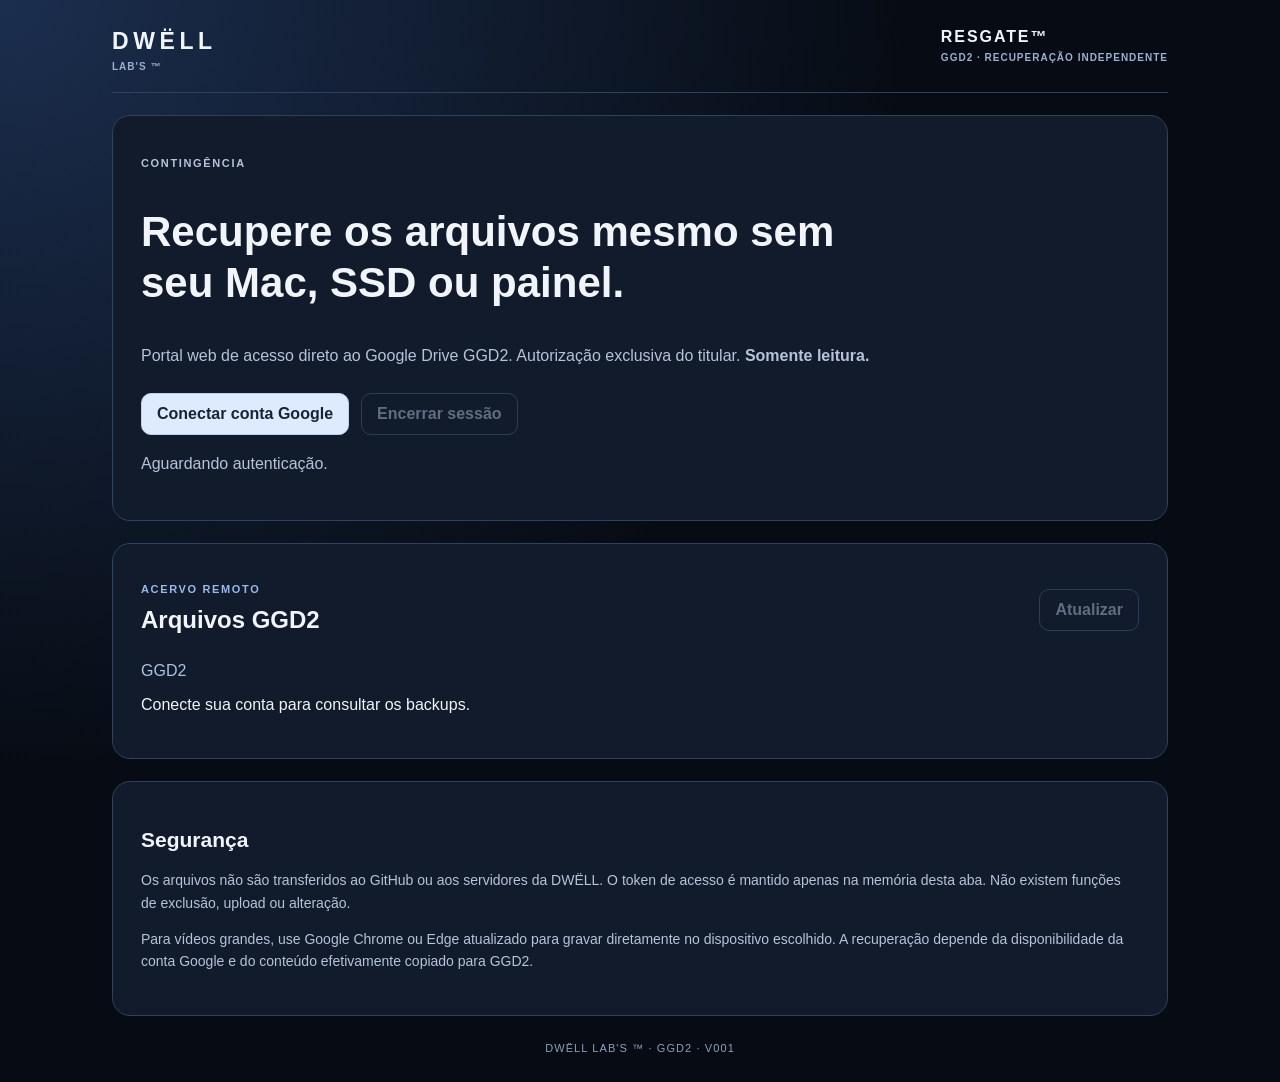
==== index.html @ 286bea5b "feat: independent GGD2 read-only web rescue portal" ====
<!doctype html><html lang="pt-BR"><head><meta charset="utf-8"><meta name="viewport" content="width=device-width,initial-scale=1"><meta name="referrer" content="no-referrer"><title>DWËLL RESGATE™ | GGD2</title><link rel="stylesheet" href="style.css"><script src="https://accounts.google.com/gsi/client" async defer></script><script src="app.js" defer></script></head><body><div class="shell"><header><div class="brand">DWËLL <small>LAB'S ™</small></div><div>RESGATE™ <small>GGD2 · RECUPERAÇÃO INDEPENDENTE</small></div></header><main><section class="hero"><p class="eyebrow">CONTINGÊNCIA</p><h1>Recupere os arquivos mesmo sem seu Mac, SSD ou painel.</h1><p>Portal web de acesso direto ao Google Drive GGD2. Autorização exclusiva do titular. <strong>Somente leitura.</strong></p><div class="actions"><button id="login">Conectar conta Google</button><button id="logout" class="secondary" disabled>Encerrar sessão</button></div><p id="status" role="status" aria-live="polite">Aguardando autenticação.</p></section><section class="browser"><div class="heading"><div><p class="eyebrow">ACERVO REMOTO</p><h2>Arquivos GGD2</h2></div><button id="refresh" class="secondary" disabled>Atualizar</button></div><nav id="crumbs" aria-label="Caminho">GGD2</nav><div id="files"><p>Conecte sua conta para consultar os backups.</p></div></section><section class="notes"><h2>Segurança</h2><p>Os arquivos não são transferidos ao GitHub ou aos servidores da DWËLL. O token de acesso é mantido apenas na memória desta aba. Não existem funções de exclusão, upload ou alteração.</p><p>Para vídeos grandes, use Google Chrome ou Edge atualizado para gravar diretamente no dispositivo escolhido. A recuperação depende da disponibilidade da conta Google e do conteúdo efetivamente copiado para GGD2.</p></section></main><footer>DWËLL LAB'S ™ · GGD2 · V001</footer></div></body></html>
---- style.css ----
*{box-sizing:border-box}html{font-family:-apple-system,BlinkMacSystemFont,"Segoe UI",sans-serif;background:#070c14;color:#f1f5fa}body{margin:0;background:radial-gradient(ellipse at top left,#1b2e4e,transparent 50%),#070c14}.shell{max-width:1100px;margin:auto;padding:28px 22px}header{display:flex;justify-content:space-between;gap:20px;border-bottom:1px solid #30415c;padding-bottom:20px;font-weight:750;letter-spacing:.12em}header small{display:block;color:#9ab0ce;letter-spacing:.1em;font-size:10px;margin-top:6px}.brand{font-size:23px;letter-spacing:.2em}.hero,.browser,.notes{background:#111b2c;border:1px solid #30415c;border-radius:18px;padding:28px;margin-top:22px}.eyebrow{font-size:11px;font-weight:750;letter-spacing:.15em;color:#9bb9e9}.hero h1{font-size:clamp(26px,4vw,42px);max-width:760px;line-height:1.2}.hero p,.notes p{color:#b6c3d8;line-height:1.6}.actions{display:flex;gap:12px;flex-wrap:wrap;margin-top:24px}button{font:inherit;border:1px solid #c1d0ed;color:#16243a;background:#deebff;border-radius:10px;padding:11px 15px;font-weight:650;cursor:pointer}button.secondary{background:transparent;color:#d6e6fc;border-color:#587094}button:disabled{opacity:.4;cursor:not-allowed}button:focus-visible{outline:3px solid #83baff;outline-offset:2px}.heading{display:flex;justify-content:space-between;align-items:center}.heading h2{margin:8px 0 14px}.browser nav{display:flex;flex-wrap:wrap;gap:8px;margin:14px 0;color:#abc1e0}.browser nav button{padding:5px 9px;background:transparent;color:#a7c8fb}.entry{display:grid;grid-template-columns:25px minmax(0,1fr) auto;align-items:center;gap:14px;padding:13px 14px;border:1px solid #394c6a;border-radius:10px;background:#18263d;margin-top:8px}.entry span.name{display:block;font-weight:650;overflow-wrap:anywhere}.entry span.meta{display:block;color:#9cb2d0;font-size:12px;margin-top:5px}.entry button{font-size:12px;padding:7px 12px}.error{color:#ffb3a9!important}.ok{color:#a6efcf!important}.notes{font-size:14px}footer{text-align:center;color:#8da0bd;font-size:11px;letter-spacing:.1em;margin-top:26px}@media(max-width:620px){header{display:block}.hero,.browser,.notes{padding:17px}.entry{grid-template-columns:24px minmax(0,1fr)}.entry button{grid-column:2;justify-self:start}}
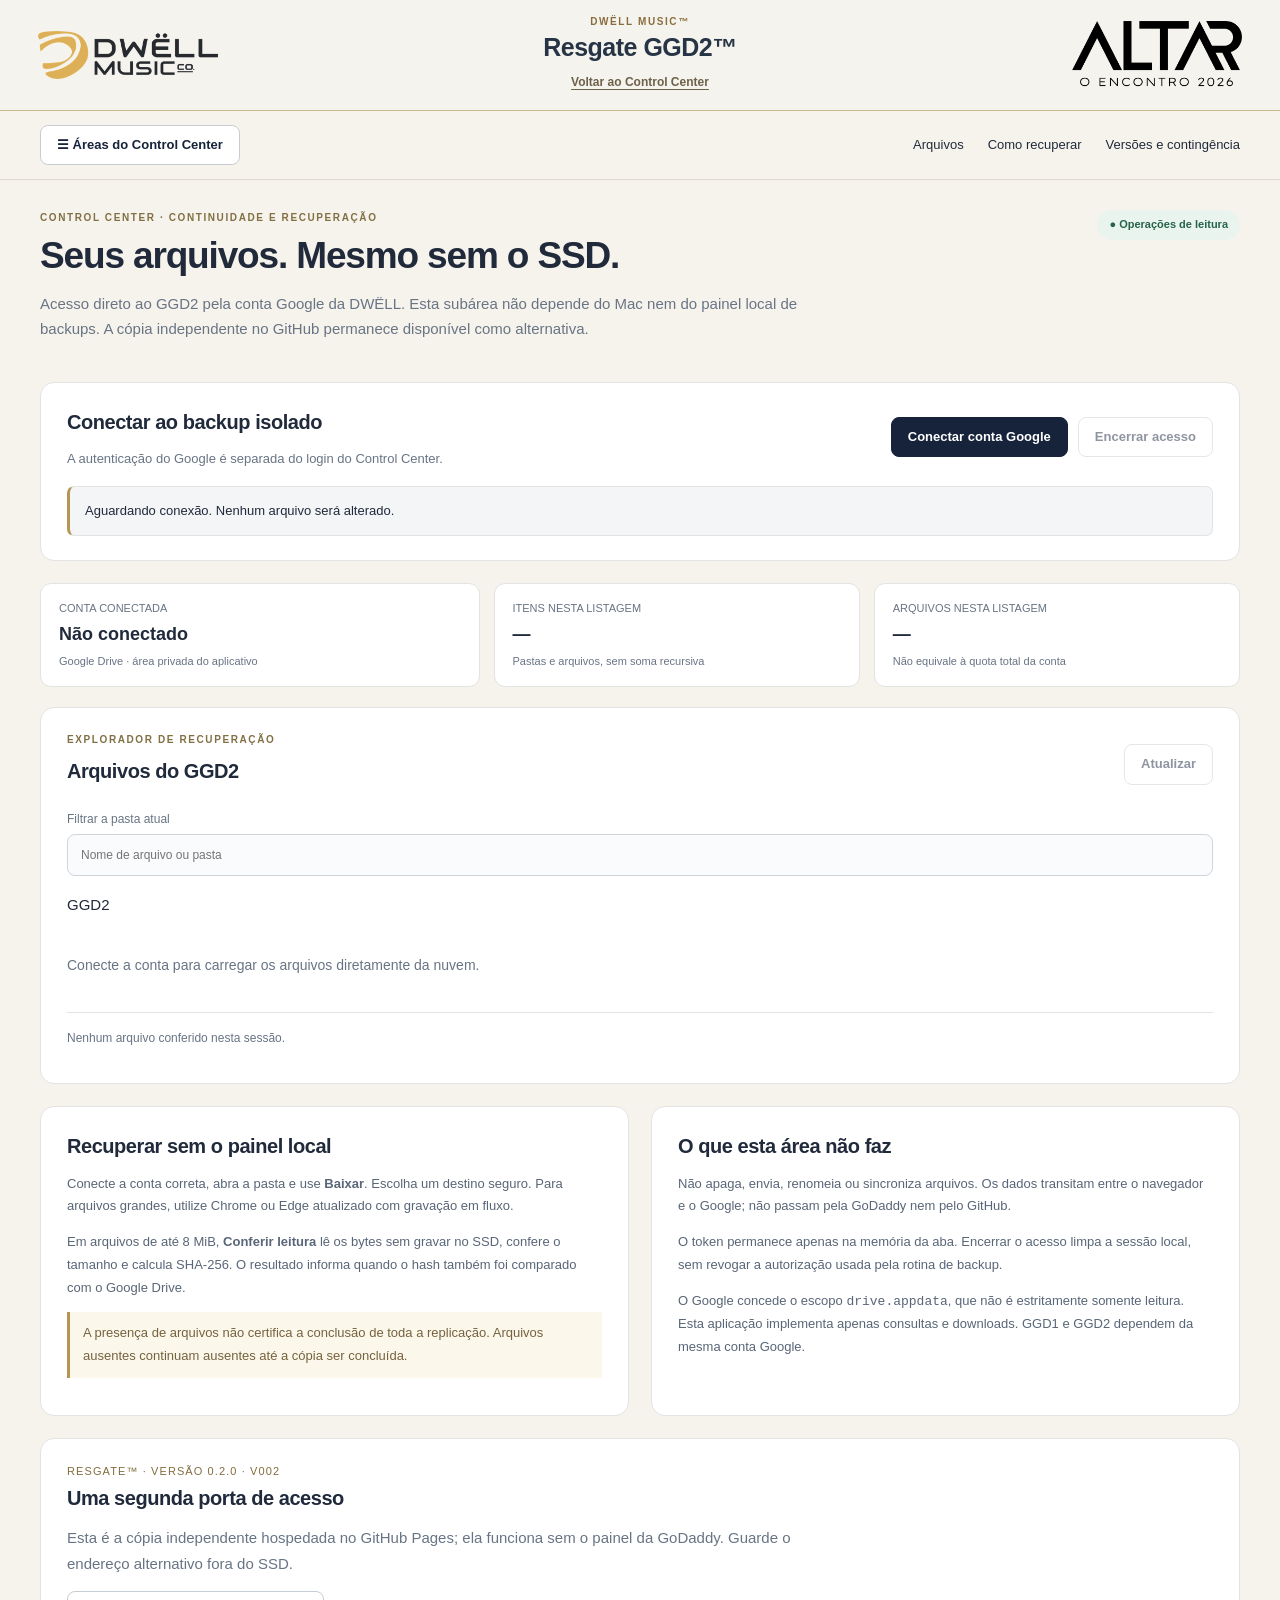
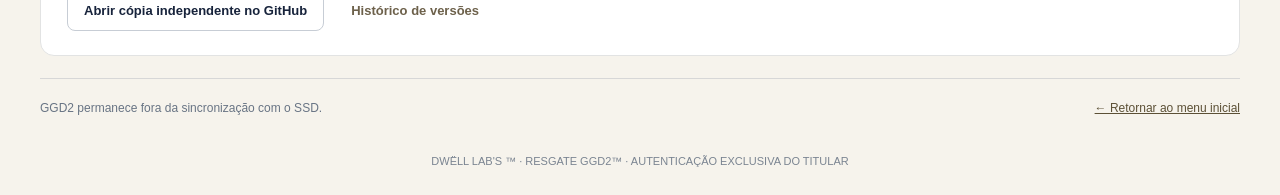
==== commit 7c545571: "feat: Resgate GGD2 v0.2.0 with Control Center integration and independent recovery" ====
--- a/index.html
+++ b/index.html
@@ -1 +1,30 @@
-<!doctype html><html lang="pt-BR"><head><meta charset="utf-8"><meta name="viewport" content="width=device-width,initial-scale=1"><meta name="referrer" content="no-referrer"><title>DWËLL RESGATE™ | GGD2</title><link rel="stylesheet" href="style.css"><script src="https://accounts.google.com/gsi/client" async defer></script><script src="app.js" defer></script></head><body><div class="shell"><header><div class="brand">DWËLL <small>LAB'S ™</small></div><div>RESGATE™ <small>GGD2 · RECUPERAÇÃO INDEPENDENTE</small></div></header><main><section class="hero"><p class="eyebrow">CONTINGÊNCIA</p><h1>Recupere os arquivos mesmo sem seu Mac, SSD ou painel.</h1><p>Portal web de acesso direto ao Google Drive GGD2. Autorização exclusiva do titular. <strong>Somente leitura.</strong></p><div class="actions"><button id="login">Conectar conta Google</button><button id="logout" class="secondary" disabled>Encerrar sessão</button></div><p id="status" role="status" aria-live="polite">Aguardando autenticação.</p></section><section class="browser"><div class="heading"><div><p class="eyebrow">ACERVO REMOTO</p><h2>Arquivos GGD2</h2></div><button id="refresh" class="secondary" disabled>Atualizar</button></div><nav id="crumbs" aria-label="Caminho">GGD2</nav><div id="files"><p>Conecte sua conta para consultar os backups.</p></div></section><section class="notes"><h2>Segurança</h2><p>Os arquivos não são transferidos ao GitHub ou aos servidores da DWËLL. O token de acesso é mantido apenas na memória desta aba. Não existem funções de exclusão, upload ou alteração.</p><p>Para vídeos grandes, use Google Chrome ou Edge atualizado para gravar diretamente no dispositivo escolhido. A recuperação depende da disponibilidade da conta Google e do conteúdo efetivamente copiado para GGD2.</p></section></main><footer>DWËLL LAB'S ™ · GGD2 · V001</footer></div></body></html>+<!doctype html><html lang="pt-BR"><head>
+<meta charset="utf-8"><meta name="viewport" content="width=device-width,initial-scale=1,viewport-fit=cover">
+<meta name="robots" content="noindex,nofollow,noarchive"><meta name="theme-color" content="#17233b"><meta name="referrer" content="no-referrer">
+<title>DWËLL • Resgate GGD2™ | Control Center</title>
+<link rel="stylesheet" href="assets/dwell-shell-v017.css">
+<link rel="stylesheet" href="assets/ggd2-resgate-v002.css" integrity="sha256-NUnoIng2vbEpZ8kCnt75J6msbbvHPPlaG81nFMY98cQ=">
+<script src="https://accounts.google.com/gsi/client" async defer></script>
+<script src="assets/ggd2-resgate-v002.js" integrity="sha256-zqb4F4Gvru4+jQ6Q/Kn6wDdPkUbhjF7Vn8Qla3zR6Cw=" defer></script>
+</head><body class="ggd-page" data-version="0.2.0">
+<header class="topbar dw-shell-outer-v017"><div class="topbar-inner dw-shell-header-v017">
+<a class="dw-shell-logo-v017" href="https://dwell.music/whatsapp-webhook/monitor/" aria-label="Voltar ao Control Center"><img src="assets/logo-dwell.png" alt="DWËLL MUSIC™"></a>
+<div class="dw-shell-heading-v017"><span class="dw-shell-mark-v017">DWËLL MUSIC™</span><strong>Resgate GGD2™</strong><a class="dw-shell-return-v017" href="https://dwell.music/whatsapp-webhook/monitor/">Voltar ao Control Center</a></div>
+<img class="dw-shell-altar-v017" src="assets/logo-altar.png" alt="ALTAR — O ENCONTRO®"></div></header>
+<div class="ggd-toolbar"><div class="ggd-menu"><button class="ggd-button ggd-secondary" id="ggd-menu-button" aria-expanded="false" aria-controls="ggd-area-menu">☰ Áreas do Control Center</button>
+<nav class="ggd-menu-list" id="ggd-area-menu" aria-label="Navegação transversal" hidden>
+<a href="https://dwell.music/whatsapp-webhook/monitor/">Início · Control Center</a><a href="https://dwell.music/whatsapp-webhook/monitor/whatsapp">Atendimento</a><a href="https://dwell.music/whatsapp-webhook/monitor/igclean">Clean Followers</a><a href="https://dwell.music/whatsapp-webhook/monitor/tiktok">TikTok Publisher™</a><a href="https://dwell.music/whatsapp-webhook/monitor/quota">Consumos IA · QUOTA™</a><a href="#arquivos" aria-current="page">Resgate GGD2™</a></nav></div>
+<nav class="ggd-tabs" aria-label="Seções do Resgate"><a href="#arquivos">Arquivos</a><a href="#recuperacao">Como recuperar</a><a href="#versoes">Versões e contingência</a></nav></div>
+<main class="ggd-main">
+<section class="ggd-hero"><div><span class="ggd-eyebrow">CONTROL CENTER · CONTINUIDADE E RECUPERAÇÃO</span><h1>Seus arquivos. Mesmo sem o SSD.</h1><p class="ggd-lede">Acesso direto ao GGD2 pela conta Google da DWËLL. Esta subárea não depende do Mac nem do painel local de backups. A cópia independente no GitHub permanece disponível como alternativa.</p></div><span class="ggd-pill">● Operações de leitura</span></section>
+<section class="ggd-card" aria-label="Autenticação Google"><div class="ggd-auth-row"><div><h2>Conectar ao backup isolado</h2><p>A autenticação do Google é separada do login do Control Center.</p></div><div class="ggd-actions"><button id="ggd-connect" class="ggd-button">Conectar conta Google</button><button id="ggd-exit" class="ggd-button ggd-secondary" disabled>Encerrar acesso</button></div></div><p id="ggd-status" class="ggd-status" role="status" aria-live="polite">Aguardando conexão. Nenhum arquivo será alterado.</p></section>
+<div class="ggd-metrics"><div class="ggd-metric"><small>CONTA CONECTADA</small><strong id="ggd-account">Não conectado</strong><small>Google Drive · área privada do aplicativo</small></div><div class="ggd-metric"><small>ITENS NESTA LISTAGEM</small><strong id="ggd-count">—</strong><small>Pastas e arquivos, sem soma recursiva</small></div><div class="ggd-metric"><small>ARQUIVOS NESTA LISTAGEM</small><strong id="ggd-bytes">—</strong><small>Não equivale à quota total da conta</small></div></div>
+<section class="ggd-card" id="arquivos"><div class="ggd-card-heading"><div><span class="ggd-eyebrow">EXPLORADOR DE RECUPERAÇÃO</span><h2>Arquivos do GGD2</h2></div><button id="ggd-refresh" class="ggd-button ggd-secondary" disabled>Atualizar</button></div>
+<label class="ggd-search">Filtrar a pasta atual<input id="ggd-search" type="search" placeholder="Nome de arquivo ou pasta" autocomplete="off" disabled></label>
+<nav id="ggd-crumbs" class="ggd-crumbs" aria-label="Caminho do backup">GGD2</nav><div id="ggd-files"><p class="ggd-empty">Conecte a conta para carregar os arquivos diretamente da nuvem.</p></div>
+<p class="ggd-check" id="ggd-check" aria-live="polite">Nenhum arquivo conferido nesta sessão.</p></section>
+<div class="ggd-notes" id="recuperacao"><section class="ggd-card"><h2>Recuperar sem o painel local</h2><p>Conecte a conta correta, abra a pasta e use <strong>Baixar</strong>. Escolha um destino seguro. Para arquivos grandes, utilize Chrome ou Edge atualizado com gravação em fluxo.</p><p>Em arquivos de até 8 MiB, <strong>Conferir leitura</strong> lê os bytes sem gravar no SSD, confere o tamanho e calcula SHA-256. O resultado informa quando o hash também foi comparado com o Google Drive.</p><p class="ggd-note">A presença de arquivos não certifica a conclusão de toda a replicação. Arquivos ausentes continuam ausentes até a cópia ser concluída.</p></section>
+<section class="ggd-card"><h2>O que esta área não faz</h2><p>Não apaga, envia, renomeia ou sincroniza arquivos. Os dados transitam entre o navegador e o Google; não passam pela GoDaddy nem pelo GitHub.</p><p>O token permanece apenas na memória da aba. Encerrar o acesso limpa a sessão local, sem revogar a autorização usada pela rotina de backup.</p><p>O Google concede o escopo <code>drive.appdata</code>, que não é estritamente somente leitura. Esta aplicação implementa apenas consultas e downloads. GGD1 e GGD2 dependem da mesma conta Google.</p></section></div>
+<section class="ggd-card" id="versoes"><p class="ggd-badge-version">RESGATE™ · VERSÃO 0.2.0 · V002</p><h2>Uma segunda porta de acesso</h2><p class="ggd-lede">Esta é a cópia independente hospedada no GitHub Pages; ela funciona sem o painel da GoDaddy. Guarde o endereço alternativo fora do SSD.</p><div class="ggd-actions"><a class="ggd-button ggd-secondary" href="https://dwelllabs.github.io/dwell-ggd2-resgate/" target="_blank" rel="noopener noreferrer">Abrir cópia independente no GitHub</a><a class="ggd-button ggd-quiet" href="https://github.com/DwellLabs/dwell-ggd2-resgate/releases" target="_blank" rel="noopener noreferrer">Histórico de versões</a></div></section>
+<div class="ggd-version"><span>GGD2 permanece fora da sincronização com o SSD.</span><a href="https://dwell.music/whatsapp-webhook/monitor/">← Retornar ao menu inicial</a></div>
+</main><footer class="ggd-footer">DWËLL LAB'S ™ · RESGATE GGD2™ · AUTENTICAÇÃO EXCLUSIVA DO TITULAR</footer></body></html>
--- a/assets/dwell-shell-v017.css
+++ b/assets/dwell-shell-v017.css
@@ -0,0 +1,130 @@
+
+/* DWELL SHELL V017 — canonical sub-area header; independent of each module's theme */
+.dw-shell-header-v017 {
+  --dw-shell-bg:#f5f3ed;--dw-shell-ink:#263445;--dw-shell-gold:#b99f69;
+  display:grid!important;
+  grid-template-columns:minmax(90px,1fr) minmax(190px,1.55fr) minmax(90px,1fr)!important;
+  grid-template-areas:"logo center altar"!important;
+  align-items:center!important;
+  gap:10px 16px!important;
+  min-height:108px!important;
+  margin:0!important;
+  padding:15px clamp(15px,3vw,42px)!important;
+  background:var(--dw-shell-bg)!important;
+  border:0!important;border-bottom:1px solid #c9b88d!important;
+  color:var(--dw-shell-ink)!important;
+  box-shadow:none!important;
+  box-sizing:border-box!important;
+  max-width:none!important;
+}
+.dw-shell-header-v017 .dw-shell-logo-v017 {
+  grid-area:logo;display:flex;align-items:center;justify-content:flex-start;
+  border:0!important;padding:0!important;margin:0!important;
+  background:none!important;box-shadow:none!important;max-width:195px;
+  min-width:0!important;min-height:56px;text-decoration:none!important;
+  transition:opacity .15s ease;
+}
+.dw-shell-header-v017 .dw-shell-logo-v017:hover{opacity:.8}
+.dw-shell-header-v017 .dw-shell-logo-v017:focus-visible,
+.dw-shell-header-v017 .dw-shell-return-v017:focus-visible{
+  outline:3px solid #bc9e63!important;outline-offset:3px!important;border-radius:8px;
+}
+.dw-shell-header-v017 .dw-shell-logo-v017 img {
+  display:block!important;object-fit:contain!important;object-position:left center;
+  width:min(100%,180px)!important;height:68px!important;max-width:180px!important;
+  max-height:68px!important;filter:none!important;margin:0!important;
+}
+.dw-shell-header-v017 .dw-shell-center-v017,
+.dw-shell-header-v017 .dw-shell-heading-v017{
+  grid-area:center;display:grid!important;gap:4px;min-width:0;
+  justify-items:center;text-align:center!important;color:var(--dw-shell-ink)!important;
+  margin:0!important;padding:0!important;
+}
+.dw-shell-header-v017 .dw-shell-mark-v017{
+  font-size:10px!important;letter-spacing:.16em!important;
+  font-weight:700!important;line-height:1.3!important;
+  color:#896d3c!important;text-transform:uppercase;
+}
+.dw-shell-header-v017 .dw-shell-title-v017,
+.dw-shell-header-v017 .dw-shell-heading-v017 h1,
+.dw-shell-header-v017 .dw-shell-heading-v017 strong{
+  margin:0!important;padding:0!important;line-height:1.2!important;
+  font-size:clamp(17px,2.1vw,25px)!important;
+  letter-spacing:-.02em!important;font-weight:700!important;
+  color:var(--dw-shell-ink)!important;
+}
+.dw-shell-header-v017 .dw-shell-return-v017,
+.dw-shell-header-v017 #dw-nav-v13 .dw-nav-home-v14,
+#dw-nav-v13.dw-shell-header-v017 .dw-nav-home-v14 {
+  display:inline-flex!important;align-items:center;justify-content:center;
+  width:fit-content;min-height:25px;padding:0 5px!important;margin:4px 0 0!important;
+  border:0!important;border-radius:4px!important;
+  background:transparent!important;color:#6e614a!important;
+  font-size:12px!important;line-height:1.3!important;text-decoration:underline!important;
+  text-decoration-thickness:1px;text-underline-offset:3px;
+  font-weight:550!important;letter-spacing:0!important;box-shadow:none!important;
+}
+.dw-shell-header-v017 .dw-shell-altar-v017 {
+  grid-area:altar;justify-self:end;display:block!important;
+  object-fit:contain!important;object-position:right center!important;
+  width:min(100%,170px)!important;height:68px!important;
+  max-width:170px!important;max-height:68px!important;filter:none!important;
+  margin:0!important;padding:0!important;
+}
+.dw-shell-header-v017 .dw-shell-right-v017{grid-area:altar;justify-self:end;display:flex;gap:10px;align-items:center;}
+.dw-shell-header-v017 .dw-shell-right-v017 .dw-shell-altar-v017{grid-area:auto;}
+.dw-shell-header-v017 .dw-shell-right-v017 .health-pill{font-size:10px!important;white-space:nowrap;}
+/* The WhatsApp area retains its navigational tabs as a separate second row. */
+#dw-nav-v13.dw-shell-header-v017 {
+  grid-template-areas:"logo center altar" "links links links" "notice notice notice"!important;
+  grid-template-rows:auto auto auto!important;min-height:126px!important;
+  padding:10px clamp(12px,3vw,36px) 8px!important;row-gap:6px!important;
+}
+#dw-nav-v13.dw-shell-header-v017 .dw-shell-logo-v017{grid-area:logo;align-self:center;}
+#dw-nav-v13.dw-shell-header-v017 .dw-shell-center-v017{grid-area:center;}
+#dw-nav-v13.dw-shell-header-v017 .dw-nav-wording{display:grid;gap:2px;}
+#dw-nav-v13.dw-shell-header-v017 .dw-nav-wording .dw-nav-mark{
+  font-size:10px!important;color:#896d3c!important;
+}
+#dw-nav-v13.dw-shell-header-v017 .dw-nav-wording h1{
+  font-size:clamp(18px,2vw,24px)!important;margin:0!important;
+  text-align:center!important;color:#263445!important;
+}
+#dw-nav-v13.dw-shell-header-v017 .dw-shell-altar-v017{grid-area:altar;}
+#dw-nav-v13.dw-shell-header-v017 .dw-nav-links{
+  grid-area:links;display:flex!important;justify-content:center!important;
+  align-items:center!important;gap:5px!important;flex-wrap:wrap;justify-self:center;
+  padding:0 0 2px;margin:0;
+}
+#dw-nav-v13.dw-shell-header-v017 #dw-nav-notice-v13{grid-area:notice;min-width:0;}
+#dw-nav-v13.dw-shell-header-v017 .dw-nav-link{min-height:35px!important;padding:7px 12px!important;}
+#dw-nav-v13.dw-shell-header-v017 .dw-nav-new-message-v15{min-height:35px!important;}
+/* Theme overrides, so QUOTA/TikTok/Clean all render the same light header */
+header.top.dw-shell-header-v017,header.topbar.dw-shell-header-v017,
+header.dw-shell-header-v017,div.dw-shell-header-v017 {background:#f5f3ed!important;color:#263445!important;}
+header.topbar.dw-shell-outer-v017{background:#f5f3ed!important;border-bottom:0!important;}
+header.topbar.dw-shell-outer-v017>.dw-shell-header-v017{width:100%!important;max-width:none!important;}
+.dw-shell-legacy-back-v017{display:none!important}
+@media(max-width:700px){
+ .dw-shell-header-v017{
+  grid-template-columns:minmax(58px,1fr) minmax(125px,2fr) minmax(58px,1fr)!important;
+  min-height:80px!important;padding:9px 10px!important;gap:6px!important;
+ }
+ .dw-shell-header-v017 .dw-shell-logo-v017{min-height:40px;}
+ .dw-shell-header-v017 .dw-shell-logo-v017 img{
+  height:42px!important;max-height:42px!important;width:min(100%,105px)!important;
+ }
+ .dw-shell-header-v017 .dw-shell-altar-v017{
+  height:41px!important;max-height:41px!important;width:min(100%,92px)!important;
+  display:block!important;
+ }
+ .dw-shell-header-v017 .dw-shell-title-v017,
+ .dw-shell-header-v017 .dw-shell-heading-v017 h1,
+ .dw-shell-header-v017 .dw-shell-heading-v017 strong{font-size:15px!important;}
+ .dw-shell-header-v017 .dw-shell-mark-v017{font-size:8px!important;letter-spacing:.09em!important;}
+ .dw-shell-header-v017 .dw-shell-return-v017,
+ #dw-nav-v13.dw-shell-header-v017 .dw-nav-home-v14{font-size:10px!important;min-height:23px;}
+ .dw-shell-header-v017 .dw-shell-right-v017 .health-pill{display:none!important;}
+ #dw-nav-v13.dw-shell-header-v017 .dw-nav-links{max-width:100%;overflow-x:auto;flex-wrap:nowrap;justify-content:flex-start!important;}
+ #dw-nav-v13.dw-shell-header-v017 .dw-nav-link{font-size:11px!important;white-space:nowrap;}
+}
--- a/assets/ggd2-resgate-v002.css
+++ b/assets/ggd2-resgate-v002.css
@@ -0,0 +1,2 @@
+/* DWELL Resgate v0.2.0 | cores e proporções do Control Center */
+:root{--ggd-bg:#f6f3ec;--ggd-ink:#202a3b;--ggd-navy:#17233b;--ggd-muted:#687484;--ggd-gold:#b59552;--ggd-line:#e2e3e3}*{box-sizing:border-box}body.ggd-page{margin:0;background:var(--ggd-bg);color:var(--ggd-ink);font-family:-apple-system,BlinkMacSystemFont,"Segoe UI",sans-serif;font-size:15px;line-height:1.5}a{color:inherit}button,input{font:inherit}button{cursor:pointer}button:disabled{opacity:.48;cursor:not-allowed}button:focus-visible,a:focus-visible,input:focus-visible{outline:3px solid #b59552;outline-offset:3px}h1,h2,h3,p{margin-top:0}.ggd-toolbar{display:flex;justify-content:space-between;gap:16px;align-items:center;max-width:1420px;margin:auto;padding:14px 40px;border-bottom:1px solid #ded9cc}.ggd-tabs{display:flex;gap:24px;flex-wrap:wrap;font-size:13px}.ggd-tabs a{text-decoration:none}.ggd-tabs a:hover{color:#79602d}.ggd-menu{position:relative}.ggd-menu-list{position:absolute;z-index:4;left:0;top:48px;background:white;box-shadow:0 8px 26px #17233b22;min-width:245px;border:1px solid var(--ggd-line);border-radius:10px;padding:8px}.ggd-menu-list a{display:block;padding:10px 12px;text-decoration:none;font-size:13px;border-radius:6px}.ggd-menu-list a:hover{background:#f5f3ed}.ggd-main{max-width:1420px;padding:30px 40px 36px;margin:auto}.ggd-hero{display:flex;justify-content:space-between;gap:36px;align-items:start;margin-bottom:25px}.ggd-eyebrow{font-size:10px;font-weight:750;letter-spacing:1.6px;color:#817044;margin-bottom:9px;display:block}.ggd-hero h1{font-size:clamp(27px,3vw,37px);letter-spacing:-1.15px;line-height:1.2;margin:0 0 12px;max-width:760px}.ggd-lede{max-width:790px;color:var(--ggd-muted);font-size:15px;line-height:1.7}.ggd-pill{font-size:11px;line-height:1.4;border-radius:20px;white-space:nowrap;padding:7px 12px;background:#e9f4ee;color:#26634a;font-weight:700;display:inline-flex;gap:6px}.ggd-card{background:#fff;border:1px solid var(--ggd-line);border-radius:14px;padding:24px 26px;margin-bottom:22px}.ggd-card h2{font-size:20px;letter-spacing:-.45px;margin:0 0 12px}.ggd-auth-row{display:flex;align-items:center;justify-content:space-between;gap:24px}.ggd-auth-row p{margin:0;color:var(--ggd-muted);font-size:13px}.ggd-actions{display:flex;gap:10px;flex-wrap:wrap}.ggd-button{display:inline-flex;align-items:center;justify-content:center;border:1px solid var(--ggd-navy);background:var(--ggd-navy);color:#fff;border-radius:8px;padding:10px 16px;font-weight:650;font-size:13px;text-decoration:none;line-height:1.4}.ggd-secondary{background:#fff;color:var(--ggd-navy);border-color:#c7cdd5}.ggd-quiet{background:transparent;border-color:transparent;color:#6d614b;font-weight:550}.ggd-status{padding:13px 15px;background:#f4f5f7;border:1px solid var(--ggd-line);border-left:3px solid var(--ggd-gold);border-radius:7px;font-size:13px;line-height:1.65;margin:18px 0 0;overflow-wrap:anywhere}.ggd-status.is-ok{background:#f4faf6;color:#26634a;border-color:#d5e7dc}.ggd-status.is-error{background:#fff5f3;color:#a4372d;border-color:#edc7c0}.ggd-metrics{display:grid;grid-template-columns:1.2fr 1fr 1fr;gap:14px;margin:20px 0}.ggd-metric{border:1px solid var(--ggd-line);border-radius:11px;background:#fff;padding:16px 18px;min-width:0}.ggd-metric small{display:block;color:var(--ggd-muted);font-size:11px}.ggd-metric strong{display:block;font-size:18px;margin:5px 0;overflow-wrap:anywhere}.ggd-card-heading{display:flex;justify-content:space-between;align-items:center;gap:20px}.ggd-search{display:block;font-size:12px;color:var(--ggd-muted);margin:12px 0}.ggd-search input{display:block;margin-top:6px;width:100%;padding:11px 13px;border:1px solid #cfd4db;border-radius:8px;background:#fafbfd;color:var(--ggd-ink)}.ggd-crumbs{display:flex;gap:6px;flex-wrap:wrap;align-items:center;min-height:35px;margin-bottom:14px}.ggd-crumb{background:#f6f3ec;border:1px solid #ded8c8;color:#655635;font-size:12px;padding:5px 9px;border-radius:6px}.ggd-file{display:grid;grid-template-columns:30px minmax(0,1fr) auto;gap:13px;align-items:center;padding:14px 0;border-top:1px solid #edf0f3}.ggd-file-icon{font-size:24px;color:#9a7f48}.ggd-file-text strong{display:block;font-size:14px;overflow-wrap:anywhere}.ggd-file-text small{display:block;font-size:11px;color:var(--ggd-muted);margin-top:4px}.ggd-file-actions{display:flex;gap:6px;flex-wrap:wrap;justify-content:flex-end}.ggd-file-actions button{font-size:12px;padding:7px 11px}.ggd-empty{padding:18px 0;color:var(--ggd-muted);font-size:14px}.ggd-check{font-size:12px;border-top:1px solid var(--ggd-line);padding-top:16px;margin-top:18px;color:var(--ggd-muted);overflow-wrap:anywhere}.ggd-notes{display:grid;grid-template-columns:1fr 1fr;gap:22px}.ggd-notes p{font-size:13px;color:#596677;line-height:1.75}.ggd-note{color:#75623e!important;background:#fcf7eb;border-left:3px solid #b59552;padding:10px 13px}.ggd-version{display:flex;gap:15px;flex-wrap:wrap;justify-content:space-between;font-size:12px;color:var(--ggd-muted);border-top:1px solid #d7d7d7;padding-top:20px}.ggd-version a{color:#5c5036}.ggd-version code{font-size:11px}.ggd-badge-version{color:#826c3e;font-size:11px;letter-spacing:.1em;margin-bottom:4px}.ggd-footer{margin:auto;max-width:1420px;padding:0 40px 25px;font-size:11px;color:#7a8491;text-align:center}[hidden]{display:none!important}@media(max-width:760px){.ggd-toolbar{padding:12px 16px;align-items:flex-start;flex-direction:column}.ggd-tabs{gap:17px;font-size:12px}.ggd-main{padding:24px 16px}.ggd-hero{display:block}.ggd-hero .ggd-pill{margin-top:5px}.ggd-card{padding:18px}.ggd-auth-row{display:block}.ggd-actions{margin-top:16px}.ggd-metrics{grid-template-columns:1fr 1fr}.ggd-metric:first-child{grid-column:1/-1}.ggd-notes{grid-template-columns:1fr}.ggd-file{grid-template-columns:22px minmax(0,1fr)}.ggd-file-actions{grid-column:2;justify-content:flex-start}.ggd-footer{padding:0 16px 25px}}
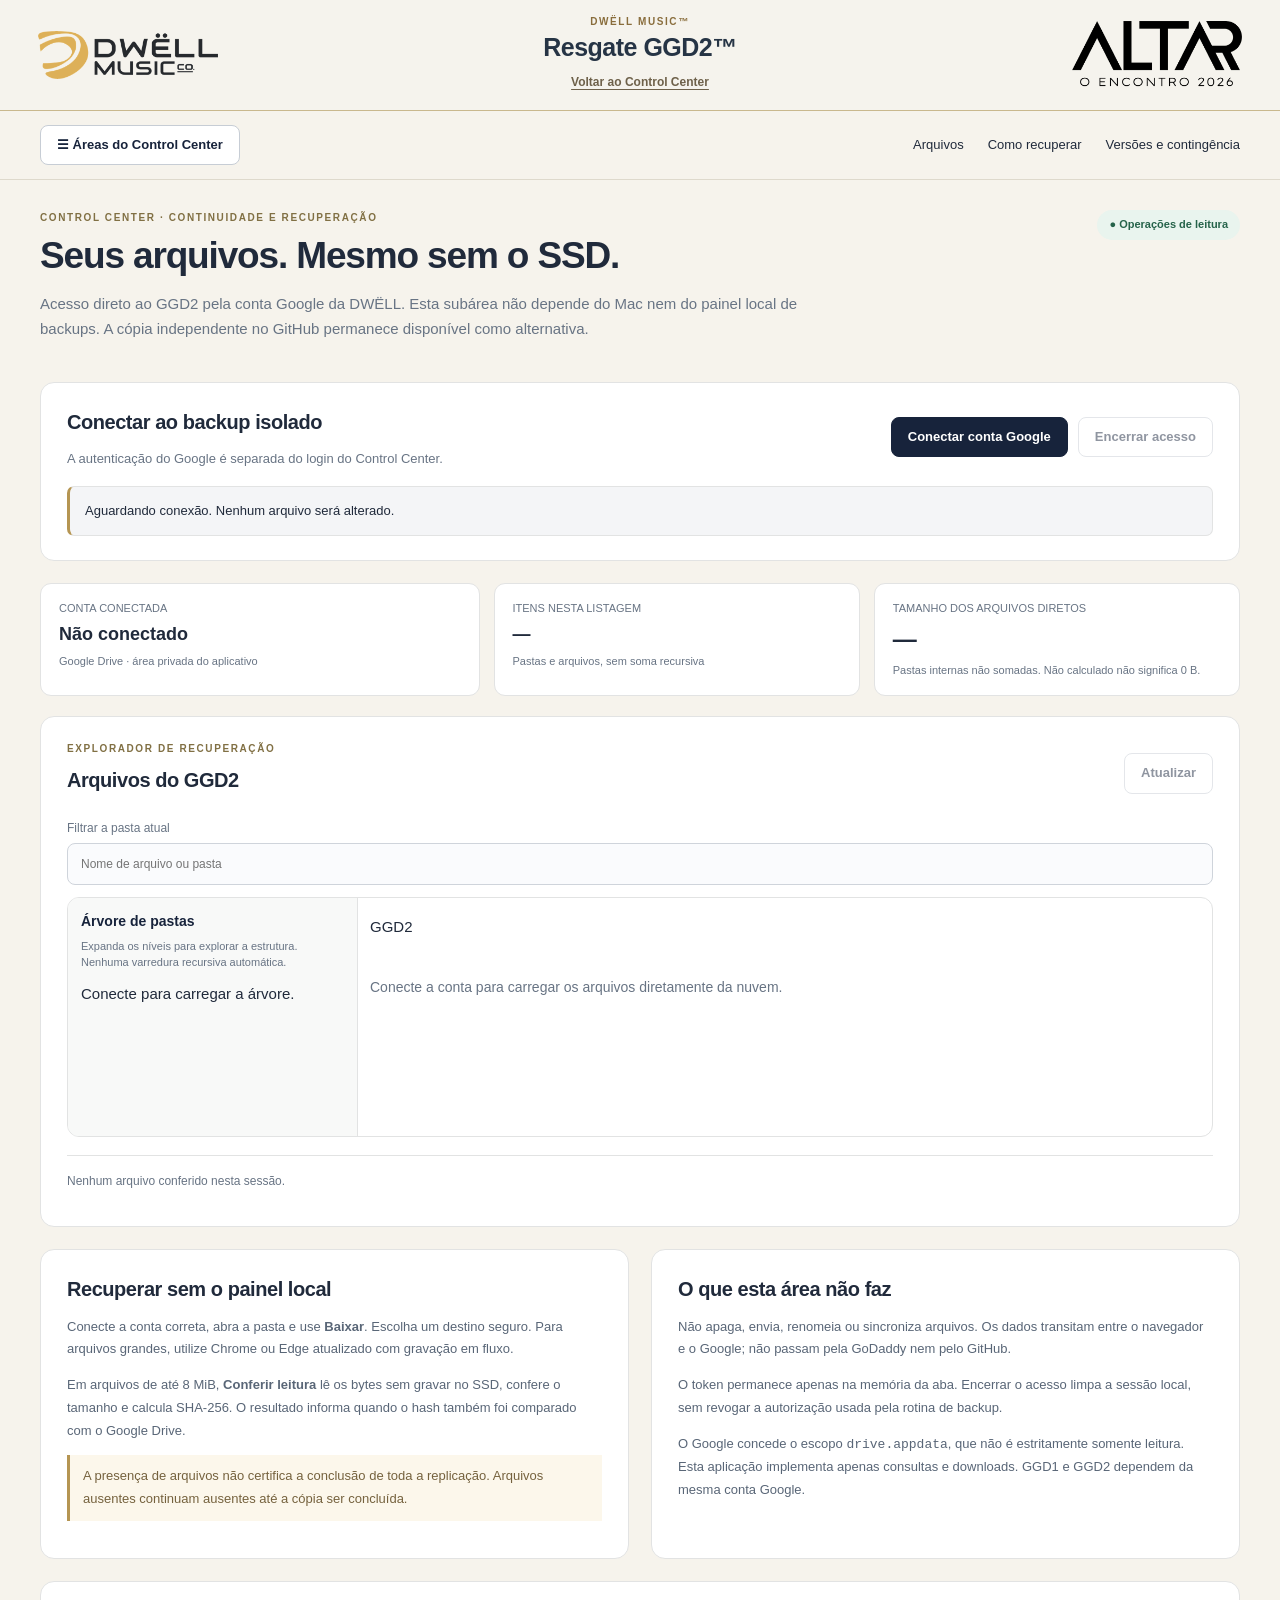
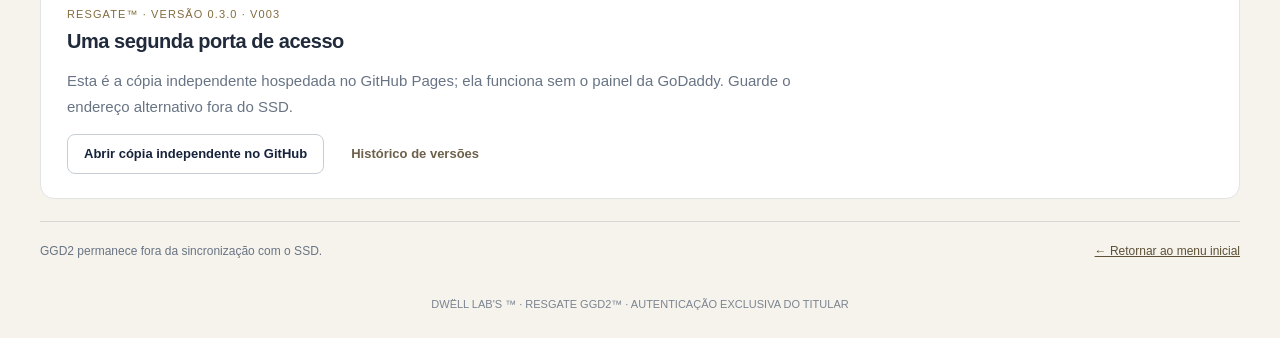
==== commit 46fb7a16: "feat: GGD2 recovery v0.3.0 hierarchical folder explorer" ====
--- a/index.html
+++ b/index.html
@@ -3,10 +3,10 @@
 <meta name="robots" content="noindex,nofollow,noarchive"><meta name="theme-color" content="#17233b"><meta name="referrer" content="no-referrer">
 <title>DWËLL • Resgate GGD2™ | Control Center</title>
 <link rel="stylesheet" href="assets/dwell-shell-v017.css">
-<link rel="stylesheet" href="assets/ggd2-resgate-v002.css" integrity="sha256-NUnoIng2vbEpZ8kCnt75J6msbbvHPPlaG81nFMY98cQ=">
+<link rel="stylesheet" href="assets/ggd2-resgate-v003.css" integrity="sha256-vzJhkHMjR/kosha6QSC8s2uBv3yGguWKlNgfXzHUong=">
 <script src="https://accounts.google.com/gsi/client" async defer></script>
-<script src="assets/ggd2-resgate-v002.js" integrity="sha256-zqb4F4Gvru4+jQ6Q/Kn6wDdPkUbhjF7Vn8Qla3zR6Cw=" defer></script>
-</head><body class="ggd-page" data-version="0.2.0">
+<script src="assets/ggd2-resgate-v003.js" integrity="sha256-UljCTYshXPF1e8JdPMfNxOzwMbw3nZ28qb6bTdlOC/g=" defer></script>
+</head><body class="ggd-page" data-version="0.3.0">
 <header class="topbar dw-shell-outer-v017"><div class="topbar-inner dw-shell-header-v017">
 <a class="dw-shell-logo-v017" href="https://dwell.music/whatsapp-webhook/monitor/" aria-label="Voltar ao Control Center"><img src="assets/logo-dwell.png" alt="DWËLL MUSIC™"></a>
 <div class="dw-shell-heading-v017"><span class="dw-shell-mark-v017">DWËLL MUSIC™</span><strong>Resgate GGD2™</strong><a class="dw-shell-return-v017" href="https://dwell.music/whatsapp-webhook/monitor/">Voltar ao Control Center</a></div>
@@ -18,13 +18,19 @@
 <main class="ggd-main">
 <section class="ggd-hero"><div><span class="ggd-eyebrow">CONTROL CENTER · CONTINUIDADE E RECUPERAÇÃO</span><h1>Seus arquivos. Mesmo sem o SSD.</h1><p class="ggd-lede">Acesso direto ao GGD2 pela conta Google da DWËLL. Esta subárea não depende do Mac nem do painel local de backups. A cópia independente no GitHub permanece disponível como alternativa.</p></div><span class="ggd-pill">● Operações de leitura</span></section>
 <section class="ggd-card" aria-label="Autenticação Google"><div class="ggd-auth-row"><div><h2>Conectar ao backup isolado</h2><p>A autenticação do Google é separada do login do Control Center.</p></div><div class="ggd-actions"><button id="ggd-connect" class="ggd-button">Conectar conta Google</button><button id="ggd-exit" class="ggd-button ggd-secondary" disabled>Encerrar acesso</button></div></div><p id="ggd-status" class="ggd-status" role="status" aria-live="polite">Aguardando conexão. Nenhum arquivo será alterado.</p></section>
-<div class="ggd-metrics"><div class="ggd-metric"><small>CONTA CONECTADA</small><strong id="ggd-account">Não conectado</strong><small>Google Drive · área privada do aplicativo</small></div><div class="ggd-metric"><small>ITENS NESTA LISTAGEM</small><strong id="ggd-count">—</strong><small>Pastas e arquivos, sem soma recursiva</small></div><div class="ggd-metric"><small>ARQUIVOS NESTA LISTAGEM</small><strong id="ggd-bytes">—</strong><small>Não equivale à quota total da conta</small></div></div>
+<div class="ggd-metrics"><div class="ggd-metric"><small>CONTA CONECTADA</small><strong id="ggd-account">Não conectado</strong><small>Google Drive · área privada do aplicativo</small></div><div class="ggd-metric"><small>ITENS NESTA LISTAGEM</small><strong id="ggd-count">—</strong><small>Pastas e arquivos, sem soma recursiva</small></div><div class="ggd-metric"><small>TAMANHO DOS ARQUIVOS DIRETOS</small><strong id="ggd-bytes">—</strong><small>Pastas internas não somadas. Não calculado não significa 0 B.</small></div></div>
 <section class="ggd-card" id="arquivos"><div class="ggd-card-heading"><div><span class="ggd-eyebrow">EXPLORADOR DE RECUPERAÇÃO</span><h2>Arquivos do GGD2</h2></div><button id="ggd-refresh" class="ggd-button ggd-secondary" disabled>Atualizar</button></div>
 <label class="ggd-search">Filtrar a pasta atual<input id="ggd-search" type="search" placeholder="Nome de arquivo ou pasta" autocomplete="off" disabled></label>
-<nav id="ggd-crumbs" class="ggd-crumbs" aria-label="Caminho do backup">GGD2</nav><div id="ggd-files"><p class="ggd-empty">Conecte a conta para carregar os arquivos diretamente da nuvem.</p></div>
+<div class="ggd-explorer-layout">
+ <aside class="ggd-tree-pane" aria-label="Navegação hierárquica"><h3>Árvore de pastas</h3>
+ <p>Expanda os níveis para explorar a estrutura. Nenhuma varredura recursiva automática.</p>
+ <div id="ggd-tree" class="ggd-tree" role="tree" aria-label="Estrutura de pastas do GGD2">Conecte para carregar a árvore.</div></aside>
+ <section class="ggd-file-pane" aria-label="Conteúdo da pasta selecionada">
+ <nav id="ggd-crumbs" class="ggd-crumbs" aria-label="Caminho do backup">GGD2</nav>
+ <div id="ggd-files"><p class="ggd-empty">Conecte a conta para carregar os arquivos diretamente da nuvem.</p></div></section></div>
 <p class="ggd-check" id="ggd-check" aria-live="polite">Nenhum arquivo conferido nesta sessão.</p></section>
 <div class="ggd-notes" id="recuperacao"><section class="ggd-card"><h2>Recuperar sem o painel local</h2><p>Conecte a conta correta, abra a pasta e use <strong>Baixar</strong>. Escolha um destino seguro. Para arquivos grandes, utilize Chrome ou Edge atualizado com gravação em fluxo.</p><p>Em arquivos de até 8 MiB, <strong>Conferir leitura</strong> lê os bytes sem gravar no SSD, confere o tamanho e calcula SHA-256. O resultado informa quando o hash também foi comparado com o Google Drive.</p><p class="ggd-note">A presença de arquivos não certifica a conclusão de toda a replicação. Arquivos ausentes continuam ausentes até a cópia ser concluída.</p></section>
 <section class="ggd-card"><h2>O que esta área não faz</h2><p>Não apaga, envia, renomeia ou sincroniza arquivos. Os dados transitam entre o navegador e o Google; não passam pela GoDaddy nem pelo GitHub.</p><p>O token permanece apenas na memória da aba. Encerrar o acesso limpa a sessão local, sem revogar a autorização usada pela rotina de backup.</p><p>O Google concede o escopo <code>drive.appdata</code>, que não é estritamente somente leitura. Esta aplicação implementa apenas consultas e downloads. GGD1 e GGD2 dependem da mesma conta Google.</p></section></div>
-<section class="ggd-card" id="versoes"><p class="ggd-badge-version">RESGATE™ · VERSÃO 0.2.0 · V002</p><h2>Uma segunda porta de acesso</h2><p class="ggd-lede">Esta é a cópia independente hospedada no GitHub Pages; ela funciona sem o painel da GoDaddy. Guarde o endereço alternativo fora do SSD.</p><div class="ggd-actions"><a class="ggd-button ggd-secondary" href="https://dwelllabs.github.io/dwell-ggd2-resgate/" target="_blank" rel="noopener noreferrer">Abrir cópia independente no GitHub</a><a class="ggd-button ggd-quiet" href="https://github.com/DwellLabs/dwell-ggd2-resgate/releases" target="_blank" rel="noopener noreferrer">Histórico de versões</a></div></section>
+<section class="ggd-card" id="versoes"><p class="ggd-badge-version">RESGATE™ · VERSÃO 0.3.0 · V003</p><h2>Uma segunda porta de acesso</h2><p class="ggd-lede">Esta é a cópia independente hospedada no GitHub Pages; ela funciona sem o painel da GoDaddy. Guarde o endereço alternativo fora do SSD.</p><div class="ggd-actions"><a class="ggd-button ggd-secondary" href="https://dwelllabs.github.io/dwell-ggd2-resgate/" target="_blank" rel="noopener noreferrer">Abrir cópia independente no GitHub</a><a class="ggd-button ggd-quiet" href="https://github.com/DwellLabs/dwell-ggd2-resgate/releases" target="_blank" rel="noopener noreferrer">Histórico de versões</a></div></section>
 <div class="ggd-version"><span>GGD2 permanece fora da sincronização com o SSD.</span><a href="https://dwell.music/whatsapp-webhook/monitor/">← Retornar ao menu inicial</a></div>
 </main><footer class="ggd-footer">DWËLL LAB'S ™ · RESGATE GGD2™ · AUTENTICAÇÃO EXCLUSIVA DO TITULAR</footer></body></html>
--- a/assets/ggd2-resgate-v003.css
+++ b/assets/ggd2-resgate-v003.css
@@ -0,0 +1,20 @@
+/* DWELL Resgate v0.3.0 | cores e proporções do Control Center */
+:root{--ggd-bg:#f6f3ec;--ggd-ink:#202a3b;--ggd-navy:#17233b;--ggd-muted:#687484;--ggd-gold:#b59552;--ggd-line:#e2e3e3}*{box-sizing:border-box}body.ggd-page{margin:0;background:var(--ggd-bg);color:var(--ggd-ink);font-family:-apple-system,BlinkMacSystemFont,"Segoe UI",sans-serif;font-size:15px;line-height:1.5}a{color:inherit}button,input{font:inherit}button{cursor:pointer}button:disabled{opacity:.48;cursor:not-allowed}button:focus-visible,a:focus-visible,input:focus-visible{outline:3px solid #b59552;outline-offset:3px}h1,h2,h3,p{margin-top:0}.ggd-toolbar{display:flex;justify-content:space-between;gap:16px;align-items:center;max-width:1420px;margin:auto;padding:14px 40px;border-bottom:1px solid #ded9cc}.ggd-tabs{display:flex;gap:24px;flex-wrap:wrap;font-size:13px}.ggd-tabs a{text-decoration:none}.ggd-tabs a:hover{color:#79602d}.ggd-menu{position:relative}.ggd-menu-list{position:absolute;z-index:4;left:0;top:48px;background:white;box-shadow:0 8px 26px #17233b22;min-width:245px;border:1px solid var(--ggd-line);border-radius:10px;padding:8px}.ggd-menu-list a{display:block;padding:10px 12px;text-decoration:none;font-size:13px;border-radius:6px}.ggd-menu-list a:hover{background:#f5f3ed}.ggd-main{max-width:1420px;padding:30px 40px 36px;margin:auto}.ggd-hero{display:flex;justify-content:space-between;gap:36px;align-items:start;margin-bottom:25px}.ggd-eyebrow{font-size:10px;font-weight:750;letter-spacing:1.6px;color:#817044;margin-bottom:9px;display:block}.ggd-hero h1{font-size:clamp(27px,3vw,37px);letter-spacing:-1.15px;line-height:1.2;margin:0 0 12px;max-width:760px}.ggd-lede{max-width:790px;color:var(--ggd-muted);font-size:15px;line-height:1.7}.ggd-pill{font-size:11px;line-height:1.4;border-radius:20px;white-space:nowrap;padding:7px 12px;background:#e9f4ee;color:#26634a;font-weight:700;display:inline-flex;gap:6px}.ggd-card{background:#fff;border:1px solid var(--ggd-line);border-radius:14px;padding:24px 26px;margin-bottom:22px}.ggd-card h2{font-size:20px;letter-spacing:-.45px;margin:0 0 12px}.ggd-auth-row{display:flex;align-items:center;justify-content:space-between;gap:24px}.ggd-auth-row p{margin:0;color:var(--ggd-muted);font-size:13px}.ggd-actions{display:flex;gap:10px;flex-wrap:wrap}.ggd-button{display:inline-flex;align-items:center;justify-content:center;border:1px solid var(--ggd-navy);background:var(--ggd-navy);color:#fff;border-radius:8px;padding:10px 16px;font-weight:650;font-size:13px;text-decoration:none;line-height:1.4}.ggd-secondary{background:#fff;color:var(--ggd-navy);border-color:#c7cdd5}.ggd-quiet{background:transparent;border-color:transparent;color:#6d614b;font-weight:550}.ggd-status{padding:13px 15px;background:#f4f5f7;border:1px solid var(--ggd-line);border-left:3px solid var(--ggd-gold);border-radius:7px;font-size:13px;line-height:1.65;margin:18px 0 0;overflow-wrap:anywhere}.ggd-status.is-ok{background:#f4faf6;color:#26634a;border-color:#d5e7dc}.ggd-status.is-error{background:#fff5f3;color:#a4372d;border-color:#edc7c0}.ggd-metrics{display:grid;grid-template-columns:1.2fr 1fr 1fr;gap:14px;margin:20px 0}.ggd-metric{border:1px solid var(--ggd-line);border-radius:11px;background:#fff;padding:16px 18px;min-width:0}.ggd-metric small{display:block;color:var(--ggd-muted);font-size:11px}.ggd-metric strong{display:block;font-size:18px;margin:5px 0;overflow-wrap:anywhere}.ggd-card-heading{display:flex;justify-content:space-between;align-items:center;gap:20px}.ggd-search{display:block;font-size:12px;color:var(--ggd-muted);margin:12px 0}.ggd-search input{display:block;margin-top:6px;width:100%;padding:11px 13px;border:1px solid #cfd4db;border-radius:8px;background:#fafbfd;color:var(--ggd-ink)}.ggd-crumbs{display:flex;gap:6px;flex-wrap:wrap;align-items:center;min-height:35px;margin-bottom:14px}.ggd-crumb{background:#f6f3ec;border:1px solid #ded8c8;color:#655635;font-size:12px;padding:5px 9px;border-radius:6px}.ggd-file{display:grid;grid-template-columns:30px minmax(0,1fr) auto;gap:13px;align-items:center;padding:14px 0;border-top:1px solid #edf0f3}.ggd-file-icon{font-size:24px;color:#9a7f48}.ggd-file-text strong{display:block;font-size:14px;overflow-wrap:anywhere}.ggd-file-text small{display:block;font-size:11px;color:var(--ggd-muted);margin-top:4px}.ggd-file-actions{display:flex;gap:6px;flex-wrap:wrap;justify-content:flex-end}.ggd-file-actions button{font-size:12px;padding:7px 11px}.ggd-empty{padding:18px 0;color:var(--ggd-muted);font-size:14px}.ggd-check{font-size:12px;border-top:1px solid var(--ggd-line);padding-top:16px;margin-top:18px;color:var(--ggd-muted);overflow-wrap:anywhere}.ggd-notes{display:grid;grid-template-columns:1fr 1fr;gap:22px}.ggd-notes p{font-size:13px;color:#596677;line-height:1.75}.ggd-note{color:#75623e!important;background:#fcf7eb;border-left:3px solid #b59552;padding:10px 13px}.ggd-version{display:flex;gap:15px;flex-wrap:wrap;justify-content:space-between;font-size:12px;color:var(--ggd-muted);border-top:1px solid #d7d7d7;padding-top:20px}.ggd-version a{color:#5c5036}.ggd-version code{font-size:11px}.ggd-badge-version{color:#826c3e;font-size:11px;letter-spacing:.1em;margin-bottom:4px}.ggd-footer{margin:auto;max-width:1420px;padding:0 40px 25px;font-size:11px;color:#7a8491;text-align:center}[hidden]{display:none!important}@media(max-width:760px){.ggd-toolbar{padding:12px 16px;align-items:flex-start;flex-direction:column}.ggd-tabs{gap:17px;font-size:12px}.ggd-main{padding:24px 16px}.ggd-hero{display:block}.ggd-hero .ggd-pill{margin-top:5px}.ggd-card{padding:18px}.ggd-auth-row{display:block}.ggd-actions{margin-top:16px}.ggd-metrics{grid-template-columns:1fr 1fr}.ggd-metric:first-child{grid-column:1/-1}.ggd-notes{grid-template-columns:1fr}.ggd-file{grid-template-columns:22px minmax(0,1fr)}.ggd-file-actions{grid-column:2;justify-content:flex-start}.ggd-footer{padding:0 16px 25px}}
+
+/* V003: nested folder explorer, no recursive Drive requests without expansion */
+.ggd-explorer-layout{display:grid;grid-template-columns:minmax(215px,290px) minmax(0,1fr);border:1px solid var(--ggd-line);border-radius:12px;overflow:hidden;min-height:240px;margin-top:12px}
+.ggd-tree-pane{border-right:1px solid var(--ggd-line);background:#f8f9f8;min-width:0;padding:13px}
+.ggd-tree-pane h3{font-size:14px;margin:0;color:var(--ggd-navy)}
+.ggd-tree-pane p{font-size:11px;color:var(--ggd-muted);margin:6px 0 12px}
+.ggd-tree{display:grid;align-content:start;gap:2px;max-height:520px;overflow-y:auto;overflow-x:auto}
+.ggd-tree-line{display:flex;align-items:center;min-height:34px;min-width:0;border-radius:6px}
+.ggd-tree-line:has(.ggd-tree-open[aria-current="true"]){background:#e8e1d2}
+.ggd-tree-toggle,.ggd-tree-open{background:none;border:0;color:var(--ggd-ink);font:inherit;cursor:pointer;min-height:34px}
+.ggd-tree-toggle{flex:0 0 30px;color:#82652b;font-size:19px}
+.ggd-tree-open{font-size:12px;text-align:left;overflow-wrap:anywhere;flex:1;padding:5px}
+.ggd-tree-open[aria-current="true"]{font-weight:700}
+.ggd-tree-open:hover,.ggd-tree-toggle:hover{color:#a17e40}
+.ggd-tree-open:disabled,.ggd-tree-toggle:disabled{opacity:.56;cursor:wait}
+.ggd-file-pane{min-width:0;padding:12px}
+.ggd-metric strong#ggd-bytes{font-size:clamp(16px,2vw,24px);overflow-wrap:anywhere}
+@media(max-width:770px){.ggd-explorer-layout{grid-template-columns:minmax(0,1fr)}.ggd-tree-pane{border-right:0;border-bottom:1px solid var(--ggd-line)}.ggd-tree{max-height:280px}}
